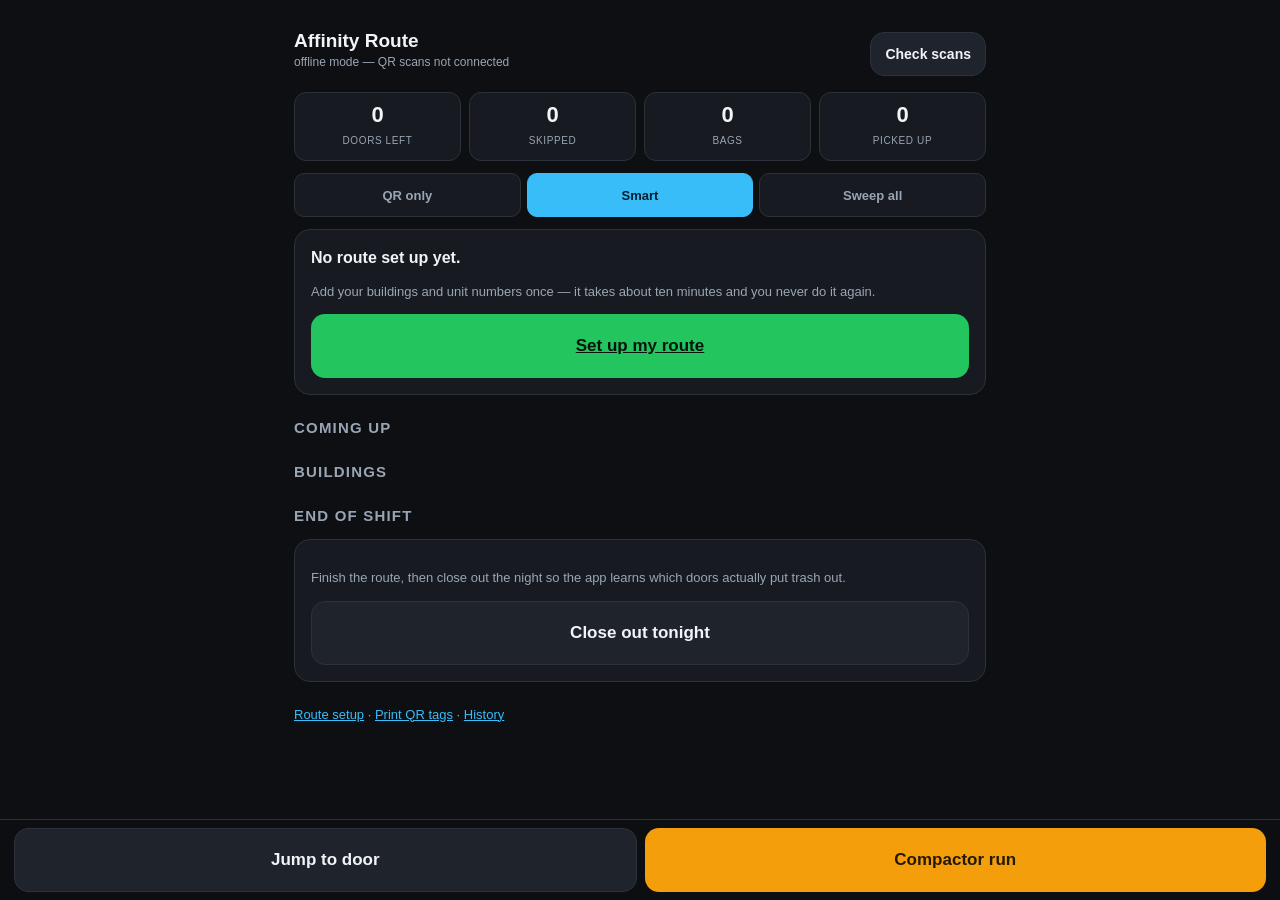
==== affinity-route/index.html @ 78363a58 "Add Affinity Route: trash valet route app with QR door tags Offline-first static PWA for the Affinit" ====
<!doctype html>
<html lang="en">
<head>
<meta charset="utf-8">
<meta name="viewport" content="width=device-width,initial-scale=1,viewport-fit=cover">
<meta name="theme-color" content="#0d0f12">
<meta name="apple-mobile-web-app-capable" content="yes">
<meta name="apple-mobile-web-app-status-bar-style" content="black-translucent">
<title>Affinity Route</title>
<link rel="manifest" href="manifest.webmanifest">
<link rel="stylesheet" href="app.css">
</head>
<body>
<div class="wrap">
  <div class="top">
    <div>
      <h1 id="propName">Affinity Route</h1>
      <div class="sub" id="syncLine">offline mode</div>
    </div>
    <div class="spacer"></div>
    <button class="btn sec sm" id="btnRefresh">Check scans</button>
  </div>

  <div class="stats">
    <div class="stat"><b id="sLeft">0</b><span>doors left</span></div>
    <div class="stat"><b id="sSaved">0</b><span>skipped</span></div>
    <div class="stat"><b id="sBags">0</b><span>bags</span></div>
    <div class="stat"><b id="sDone">0</b><span>picked up</span></div>
  </div>

  <div class="tabs" role="group" aria-label="Route mode">
    <button data-mode="confirmed" aria-pressed="false">QR only</button>
    <button data-mode="smart" aria-pressed="true">Smart</button>
    <button data-mode="sweep" aria-pressed="false">Sweep all</button>
  </div>

  <div id="empty" class="card hide">
    <b>No route set up yet.</b>
    <p class="muted">Add your buildings and unit numbers once — it takes about
      ten minutes and you never do it again.</p>
    <a class="btn" href="setup.html">Set up my route</a>
  </div>

  <div id="nowCard" class="card now hide">
    <div class="bldg" id="nowBldg">Building</div>
    <div class="door" id="nowDoor">—</div>
    <div class="why" id="nowWhy"></div>
    <button class="btn" id="btnPicked">Picked it up</button>
    <div class="row">
      <button class="btn sec" id="btnEmpty">No trash</button>
      <button class="btn sec" id="btnSkip">Skip for now</button>
    </div>
  </div>

  <div id="dumpCard" class="card hide">
    <b id="dumpMsg"></b>
    <button class="btn warn" id="btnDump">Dumped at compactor</button>
  </div>

  <h2>Coming up</h2>
  <ul class="list" id="upNext"></ul>

  <h2>Buildings</h2>
  <div id="bldgs"></div>

  <h2>End of shift</h2>
  <div class="card">
    <p class="muted" id="shiftLine">Finish the route, then close out the night so the
      app learns which doors actually put trash out.</p>
    <button class="btn sec" id="btnClose">Close out tonight</button>
  </div>

  <p class="muted" style="margin-top:24px">
    <a href="setup.html">Route setup</a> ·
    <a href="qr.html">Print QR tags</a> ·
    <a href="history.html">History</a>
  </p>
</div>

<div class="bar">
  <button class="btn sec" id="btnJump">Jump to door</button>
  <button class="btn warn" id="btnCompactor">Compactor run</button>
</div>

<script src="js/route.js"></script>
<script src="js/store.js"></script>
<script src="js/app.js"></script>
</body>
</html>
---- affinity-route/app.css ----
:root{
  --bg:#0d0f12; --panel:#171b21; --panel2:#1f242c; --line:#2b323c;
  --ink:#f2f5f8; --dim:#9aa5b4;
  --go:#22c55e; --stop:#ef4444; --warn:#f59e0b; --info:#38bdf8; --red:#e11d48;
  --tap:64px;
}
*{box-sizing:border-box;-webkit-tap-highlight-color:transparent}
html,body{margin:0;background:var(--bg);color:var(--ink);
  font:16px/1.45 -apple-system,BlinkMacSystemFont,"Segoe UI",Roboto,sans-serif}
body{padding:env(safe-area-inset-top) env(safe-area-inset-right)
  calc(env(safe-area-inset-bottom) + 8px) env(safe-area-inset-left)}
.wrap{max-width:720px;margin:0 auto;padding:12px 14px 96px}
h1{font-size:19px;margin:0}
h2{font-size:15px;text-transform:uppercase;letter-spacing:.08em;color:var(--dim);margin:22px 0 8px}
a{color:var(--info)}

.top{display:flex;align-items:center;gap:10px;padding:10px 0 4px}
.top .sub{color:var(--dim);font-size:12px}
.spacer{flex:1}

.stats{display:grid;grid-template-columns:repeat(4,1fr);gap:8px;margin:12px 0}
.stat{background:var(--panel);border:1px solid var(--line);border-radius:12px;padding:10px 8px;text-align:center}
.stat b{display:block;font-size:22px;line-height:1.1}
.stat span{font-size:10px;text-transform:uppercase;letter-spacing:.06em;color:var(--dim)}

.card{background:var(--panel);border:1px solid var(--line);border-radius:16px;padding:16px;margin:12px 0}
.now{border-color:var(--go);box-shadow:0 0 0 1px rgba(34,197,94,.25)}
.now .bldg{color:var(--dim);font-size:13px;text-transform:uppercase;letter-spacing:.08em}
.now .door{font-size:54px;font-weight:800;line-height:1.05;margin:2px 0 6px}
.now .why{font-size:13px;color:var(--dim)}

.btn{display:flex;align-items:center;justify-content:center;gap:8px;
  min-height:var(--tap);width:100%;border:0;border-radius:14px;
  font-size:17px;font-weight:700;color:#08130b;background:var(--go);
  margin-top:10px;cursor:pointer}
.btn.sec{background:var(--panel2);color:var(--ink);border:1px solid var(--line)}
.btn.warn{background:var(--warn);color:#241a02}
.btn.danger{background:var(--stop);color:#fff}
.btn.sm{min-height:44px;font-size:14px;width:auto;padding:0 14px}
.row{display:flex;gap:8px}
.row .btn{margin-top:10px}

.pill{display:inline-block;font-size:11px;font-weight:700;padding:3px 8px;border-radius:999px;
  text-transform:uppercase;letter-spacing:.05em}
.pill.qr{background:rgba(34,197,94,.18);color:var(--go)}
.pill.likely{background:rgba(56,189,248,.16);color:var(--info)}
.pill.new{background:rgba(148,163,184,.16);color:var(--dim)}
.pill.rare{background:rgba(245,158,11,.16);color:var(--warn)}
.pill.mixed{background:rgba(148,163,184,.16);color:var(--dim)}
.pill.skip{background:rgba(239,68,68,.16);color:var(--stop)}

.list{list-style:none;margin:0;padding:0}
.list li{display:flex;align-items:center;gap:10px;padding:12px 4px;border-bottom:1px solid var(--line)}
.list li .door{font-weight:700;font-size:17px;min-width:64px}
.list li .meta{color:var(--dim);font-size:12px}
.list li.done{opacity:.4}

.bhead{display:flex;align-items:center;gap:8px;background:var(--panel2);
  border:1px solid var(--line);border-radius:12px;padding:10px 12px;margin-top:10px}
.bhead b{font-size:15px}
.bhead .n{margin-left:auto;color:var(--dim);font-size:12px}
.bhead.skipme{opacity:.55;border-style:dashed}

label{display:block;font-size:12px;text-transform:uppercase;letter-spacing:.06em;
  color:var(--dim);margin:12px 0 5px}
input,select,textarea{width:100%;background:var(--panel2);color:var(--ink);
  border:1px solid var(--line);border-radius:10px;padding:12px;font-size:16px}
textarea{min-height:90px;font-family:ui-monospace,SFMono-Regular,Menlo,monospace}

.bar{position:fixed;left:0;right:0;bottom:0;background:rgba(13,15,18,.96);
  border-top:1px solid var(--line);backdrop-filter:blur(8px);
  padding:8px 14px calc(env(safe-area-inset-bottom) + 8px);display:flex;gap:8px;z-index:20}
.bar .btn{margin:0}

.tabs{display:flex;gap:6px;margin:10px 0}
.tabs button{flex:1;min-height:44px;border-radius:10px;border:1px solid var(--line);
  background:var(--panel);color:var(--dim);font-weight:700;font-size:13px}
.tabs button[aria-pressed="true"]{background:var(--info);color:#04202b;border-color:var(--info)}

.muted{color:var(--dim);font-size:13px}
.ok{color:var(--go)} .bad{color:var(--stop)}
.hide{display:none!important}

/* resident-facing page */
.resident{display:flex;flex-direction:column;justify-content:center;min-height:86vh;text-align:center}
.resident .unit{font-size:15px;color:var(--dim);letter-spacing:.14em;text-transform:uppercase}
.resident .big{font-size:40px;font-weight:800;margin:6px 0 20px}
.resident .cta{min-height:104px;font-size:24px;border-radius:20px}
.resident .done{font-size:64px;margin-bottom:8px}

/* print sheet */
@media print{
  body{background:#fff;color:#000}
  .noprint{display:none!important}
  .wrap{max-width:none;padding:0}
  .tags{display:grid;grid-template-columns:repeat(2,1fr);gap:0}
  .tag{break-inside:avoid;border:1px dashed #999;padding:14px;text-align:center;color:#000}
}
.tags{display:grid;grid-template-columns:repeat(2,1fr);gap:10px}
.tag{background:#fff;color:#000;border-radius:10px;padding:14px;text-align:center}
.tag canvas,.tag img{width:100%;max-width:190px;height:auto}
.tag .t1{font-weight:800;font-size:15px}
.tag .t2{font-size:26px;font-weight:800;margin:2px 0}
.tag .t3{font-size:11px;color:#444}
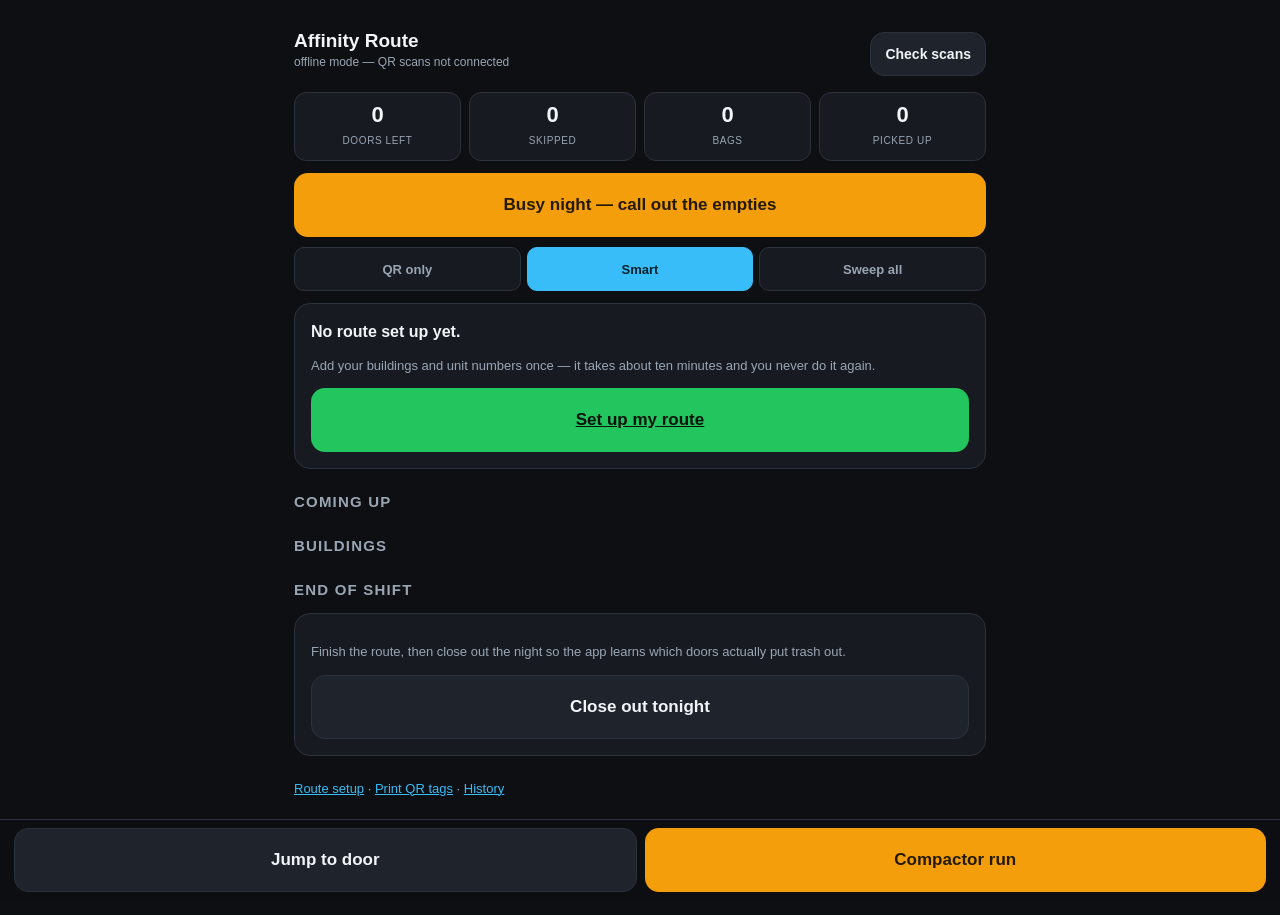
==== commit 74142106: "Add call-out-the-empties mode for busy nights On a night when most doors have trash, logging the exc" ====
--- a/affinity-route/index.html
+++ b/affinity-route/index.html
@@ -27,6 +27,10 @@
     <div class="stat"><b id="sBags">0</b><span>bags</span></div>
     <div class="stat"><b id="sDone">0</b><span>picked up</span></div>
   </div>
+
+  <a class="btn warn" href="sunday.html" style="text-decoration:none">
+    Busy night — call out the empties
+  </a>
 
   <div class="tabs" role="group" aria-label="Route mode">
     <button data-mode="confirmed" aria-pressed="false">QR only</button>
--- a/affinity-route/app.css
+++ b/affinity-route/app.css
@@ -102,3 +102,31 @@
 .tag .t1{font-weight:800;font-size:15px}
 .tag .t2{font-size:26px;font-weight:800;margin:2px 0}
 .tag .t3{font-size:11px;color:#444}
+
+/* ---- call-out-empties mode ---- */
+.bldgnav{display:flex;align-items:center;gap:10px;margin:10px 0}
+.bldgnav .btn{width:58px;min-height:58px;margin:0;font-size:20px;flex:none}
+.bldgnow{flex:1;text-align:center;background:var(--panel);border:1px solid var(--line);
+  border-radius:14px;padding:10px}
+.bldgnow b{display:block;font-size:20px}
+.bldgnow span{font-size:12px}
+
+.heardlabel{font-size:11px;text-transform:uppercase;letter-spacing:.08em;color:var(--dim)}
+.heardbig{font-size:46px;font-weight:800;line-height:1.1;margin:2px 0 4px}
+.heardbig.good{color:var(--go)}
+.heardbig.bad{color:var(--stop)}
+
+.mic{display:flex;align-items:center;justify-content:center;gap:12px;width:100%;
+  min-height:92px;border:0;border-radius:20px;background:var(--panel2);
+  border:2px solid var(--line);color:var(--ink);font-size:20px;font-weight:800;
+  margin-top:10px;cursor:pointer}
+.mic[aria-pressed="true"]{background:var(--red);border-color:var(--red);color:#fff}
+.mic .dot{width:16px;height:16px;border-radius:50%;background:var(--dim);flex:none}
+.mic[aria-pressed="true"] .dot{background:#fff;animation:pulse 1.1s infinite}
+@keyframes pulse{0%,100%{opacity:1;transform:scale(1)}50%{opacity:.35;transform:scale(.8)}}
+
+.grid{display:grid;grid-template-columns:repeat(auto-fill,minmax(84px,1fr));gap:8px}
+.grid button{min-height:64px;border-radius:12px;border:1px solid var(--line);
+  background:var(--panel);color:var(--ink);font-size:19px;font-weight:700}
+.grid button.empty{background:var(--stop);border-color:var(--stop);color:#fff;
+  text-decoration:line-through}
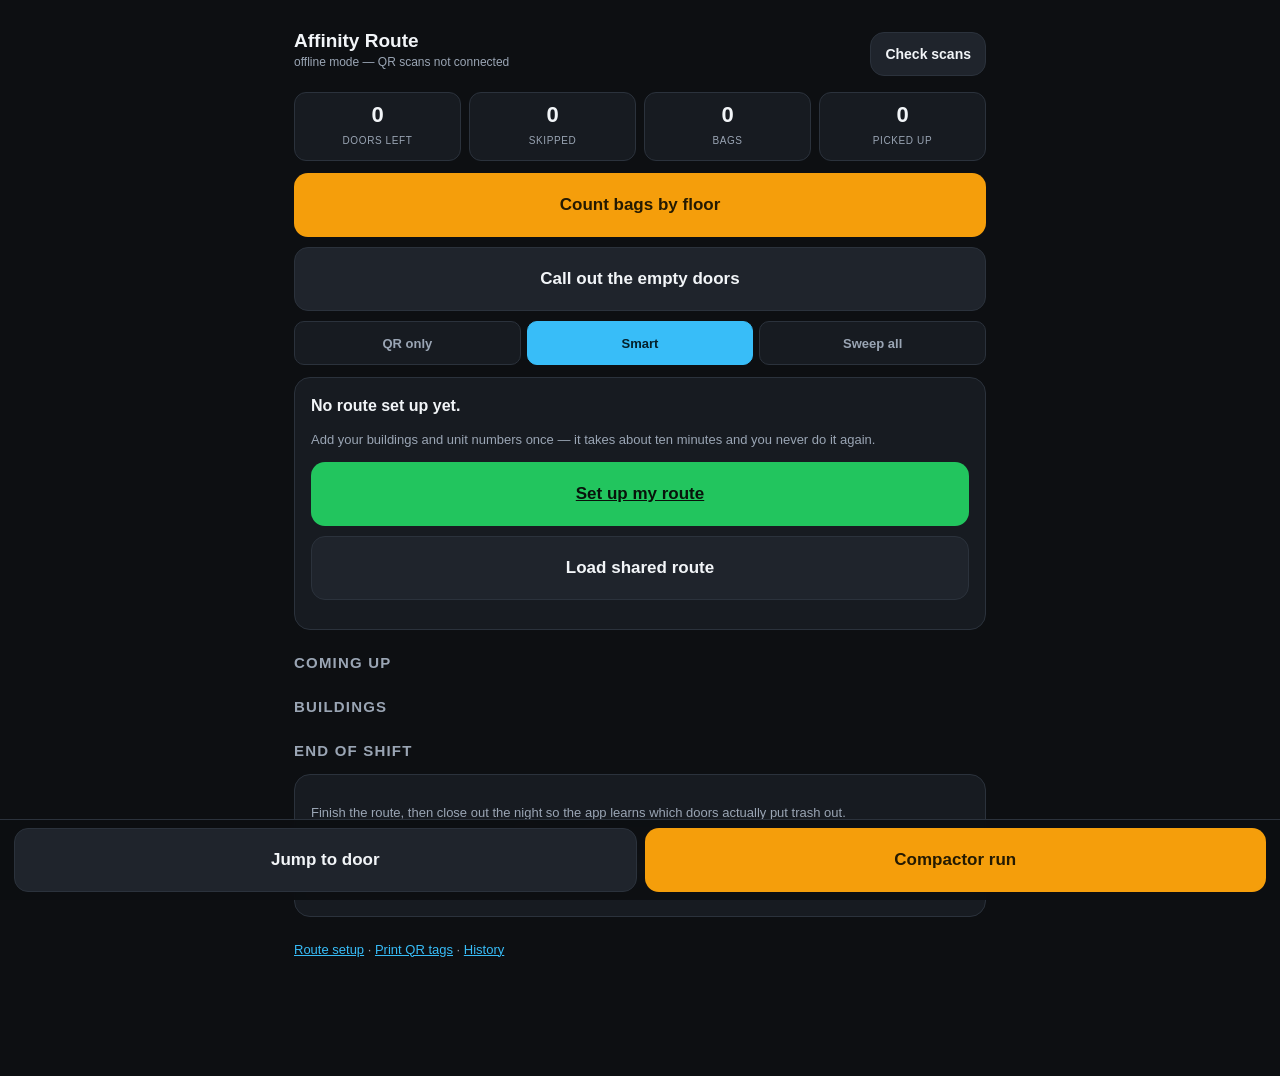
==== commit 87f18711: "Add bags-by-floor mode, bulk route import, and shared route.json The route is walked as building -> " ====
--- a/affinity-route/index.html
+++ b/affinity-route/index.html
@@ -28,8 +28,11 @@
     <div class="stat"><b id="sDone">0</b><span>picked up</span></div>
   </div>
 
-  <a class="btn warn" href="sunday.html" style="text-decoration:none">
-    Busy night — call out the empties
+  <a class="btn warn" href="floors.html" style="text-decoration:none">
+    Count bags by floor
+  </a>
+  <a class="btn sec" href="sunday.html" style="text-decoration:none">
+    Call out the empty doors
   </a>
 
   <div class="tabs" role="group" aria-label="Route mode">
@@ -43,6 +46,8 @@
     <p class="muted">Add your buildings and unit numbers once — it takes about
       ten minutes and you never do it again.</p>
     <a class="btn" href="setup.html">Set up my route</a>
+    <button class="btn sec" id="btnSeedHome">Load shared route</button>
+    <p class="muted" id="seedMsg"></p>
   </div>
 
   <div id="nowCard" class="card now hide">
--- a/affinity-route/app.css
+++ b/affinity-route/app.css
@@ -130,3 +130,19 @@
   background:var(--panel);color:var(--ink);font-size:19px;font-weight:700}
 .grid button.empty{background:var(--stop);border-color:var(--stop);color:#fff;
   text-decoration:line-through}
+
+/* ---- bags-by-floor mode ---- */
+.floor{display:flex;align-items:center;gap:10px;background:var(--panel);
+  border:1px solid var(--line);border-radius:14px;padding:12px;margin-bottom:8px}
+.floor.logged{border-color:var(--go)}
+.floor.zero{border-color:var(--stop);opacity:.75}
+.floor .fname{font-weight:800;font-size:17px;min-width:96px}
+.floor .fsub{font-size:11px;color:var(--dim);display:block;font-weight:400}
+.floor .fcount{font-size:34px;font-weight:800;min-width:52px;text-align:center}
+.floor .fcount.none{color:var(--dim)}
+.floor .fbtns{display:flex;gap:6px;margin-left:auto}
+.floor .fbtns button{width:52px;min-height:52px;border-radius:12px;
+  border:1px solid var(--line);background:var(--panel2);color:var(--ink);
+  font-size:22px;font-weight:800}
+.floor .fbtns button.z{font-size:14px}
+.floor.current{box-shadow:0 0 0 2px var(--info)}
